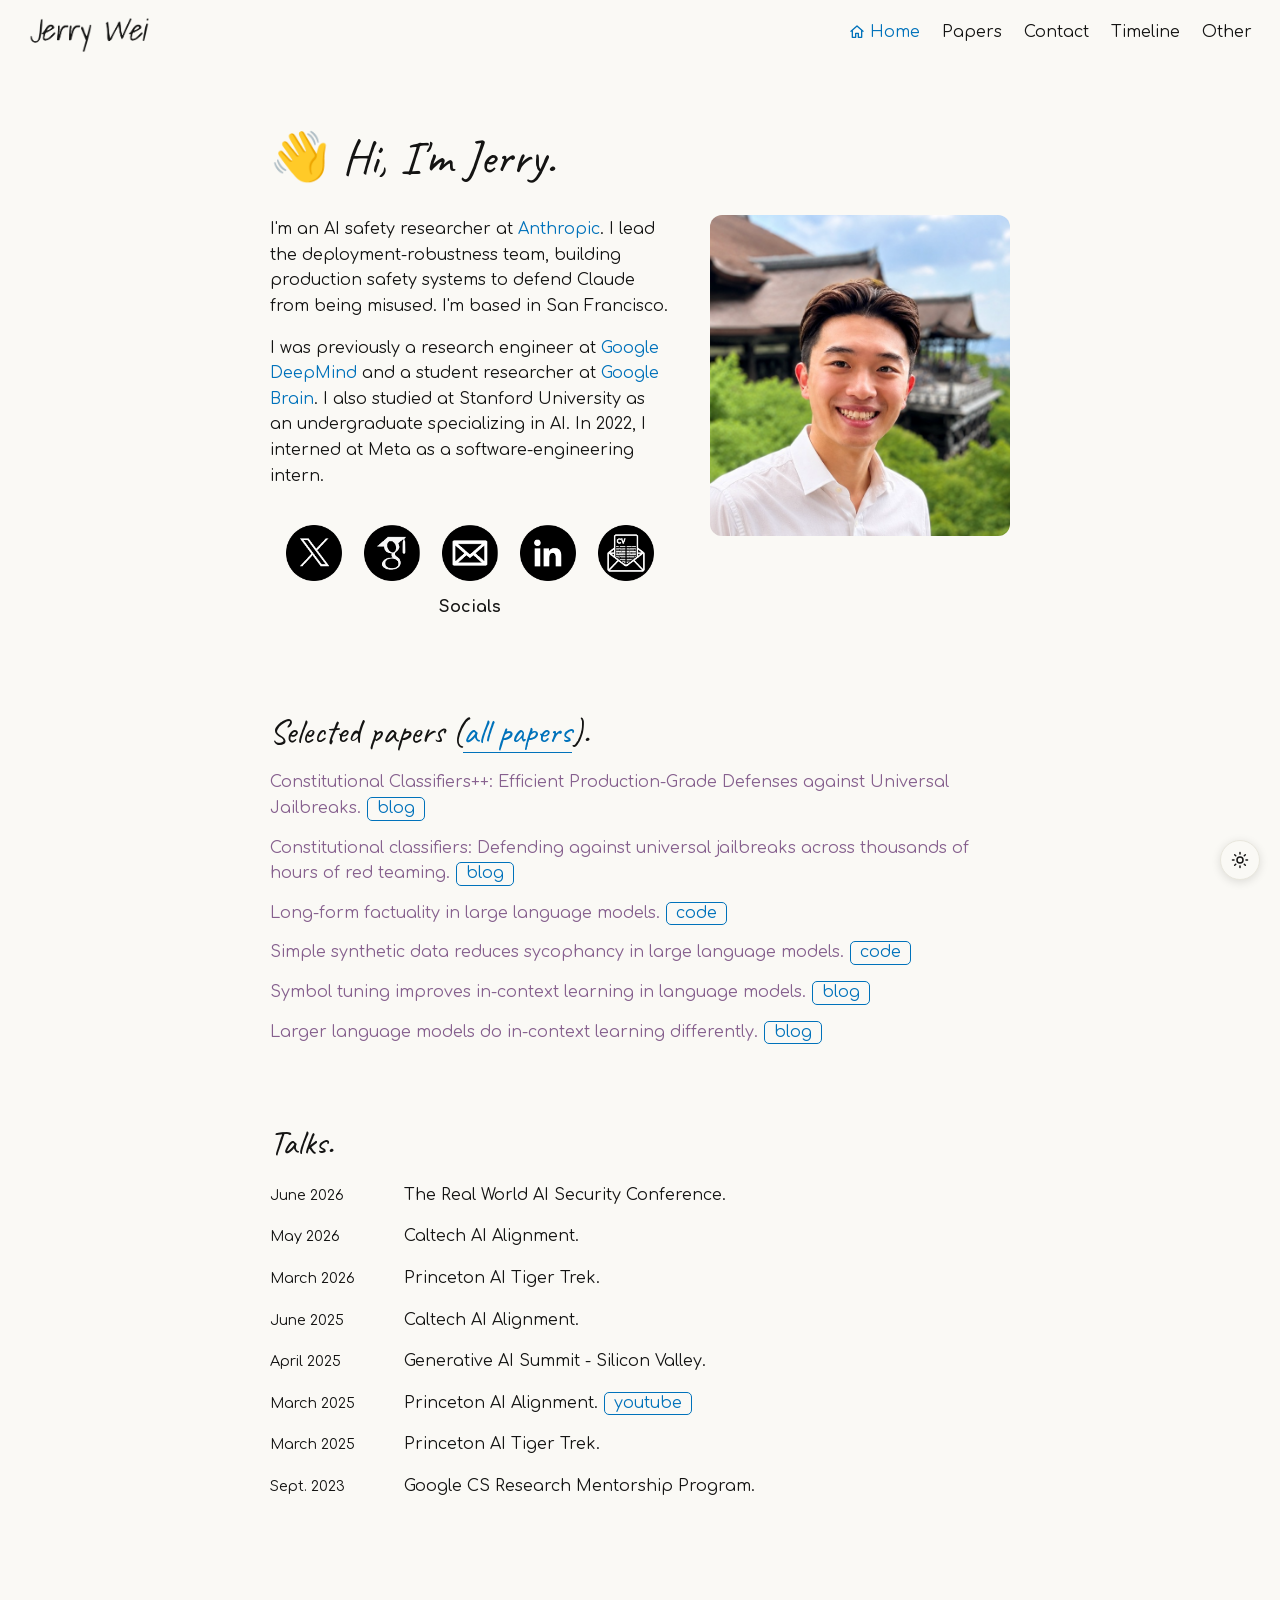
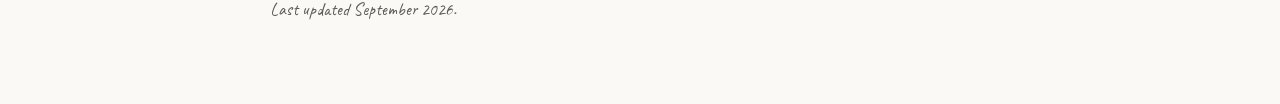
==== index.html @ 69a27dd5 "Dark mode: use light-mode accents as a baseline for review Co-Authored-By: Claude Fable 5.1 <noreply" ====
<!DOCTYPE html>
<html lang="en">
<head>
<meta charset="utf-8">
<meta name="viewport" content="width=device-width, initial-scale=1">
<script>try{if(localStorage.getItem("theme")==="dark")document.documentElement.setAttribute("data-theme","dark")}catch(e){}</script>
<title>Jerry Wei</title>
<meta name="description" content="Jerry Wei is an AI safety researcher at Anthropic leading the deployment-robustness team.">
<link rel="stylesheet" href="style.css?v=51">
<link rel="icon" href="favicon.svg" type="image/svg+xml">
<link rel="canonical" href="https://www.jerrywei.net/">
<meta property="og:type" content="website">
<meta property="og:site_name" content="Jerry Wei">
<meta property="og:title" content="Jerry Wei">
<meta property="og:description" content="AI safety researcher at Anthropic, leading the deployment-robustness team. Previously Google DeepMind and Google Brain.">
<meta property="og:url" content="https://www.jerrywei.net/">
<meta property="og:image" content="https://www.jerrywei.net/images/headshot.png">
<meta name="twitter:card" content="summary">
<meta name="twitter:site" content="@JerryWeiAI">
</head>
<body>
<div id="top"></div>
<header class="site">
  <div class="wrap">
    <a class="logo" href="index.html" aria-label="Jerry Wei home"><span class="sig" role="img" aria-label="Jerry Wei"></span></a>
    <nav aria-label="Main"><ul><li><a href="index.html" aria-current="page"><svg class="home-icon" viewBox="0 0 24 24" width="16" height="16" aria-hidden="true" fill="none" stroke="currentColor" stroke-width="2" stroke-linecap="round" stroke-linejoin="round"><path d="M3 11 12 3l9 8"/><path d="M5 10v10h5v-6h4v6h5V10"/></svg>Home</a></li><li><a href="papers.html">Papers</a></li><li><a href="contact.html">Contact</a></li><li><a href="timeline.html">Timeline</a></li><li><a href="other.html">Other</a></li></ul></nav>
  </div>
</header>
<main class="home" id="main"><div class="wrap">
<section class="intro">
  <div class="text">
    <h1><span class="wave">👋</span> Hi, I'm Jerry.</h1>
    <p>I'm an AI safety researcher at <a href="https://www.anthropic.com" target="_blank" rel="noopener">Anthropic</a>. I lead the deployment-robustness team, building production safety systems to defend Claude from being misused. I'm based in San Francisco.</p>
    <p>I was previously a research engineer at <a href="https://deepmind.google" target="_blank" rel="noopener">Google DeepMind</a> and a student researcher at <a href="https://en.wikipedia.org/wiki/Google_Brain" target="_blank" rel="noopener">Google Brain</a>. I also studied at Stanford University as an undergraduate specializing in AI. In 2022, I interned at Meta as a software-engineering intern.</p>
    <div class="socials">
      <ul>
        <li><a href="https://twitter.com/JerryWeiAI" aria-label="X (Twitter)" target="_blank" rel="noopener"><img src="images/icons/x.png" alt=""></a></li>
        <li><a href="https://scholar.google.com/citations?user=Y4sk3aMAAAAJ&amp;hl=en" aria-label="Google Scholar" target="_blank" rel="noopener"><img src="images/icons/scholar.png" alt=""></a></li>
        <li><a href="mailto:jerrywei@alumni.stanford.edu" aria-label="Email" class="copy-email" data-email="jerrywei@alumni.stanford.edu"><img src="images/icons/email.png" alt=""></a></li>
        <li><a href="https://www.linkedin.com/in/jerryweiai/" aria-label="LinkedIn" target="_blank" rel="noopener"><img src="images/icons/linkedin.png" alt=""></a></li>
        <li><a href="Jerry_Wei___Research___Resume.pdf" aria-label="Resume" target="_blank" rel="noopener"><img src="images/icons/cv.png" alt=""></a></li>
      </ul>
      <div class="label">Socials</div>
    </div>
  </div>
  <img class="headshot" src="images/headshot.png" alt="Portrait of Jerry Wei">
</section>


<section class="block">
  <h2>Selected papers (<a class="ul" href="papers.html">all papers</a>).</h2>
  <ul class="selected">
<li><a class="ptitle" href="https://arxiv.org/abs/2601.04603" target="_blank" rel="noopener">Constitutional Classifiers++: Efficient Production-Grade Defenses against Universal Jailbreaks.</a> <a class="chip" href="https://www.anthropic.com/research/next-generation-constitutional-classifiers" target="_blank" rel="noopener">blog</a></li>
<li><a class="ptitle" href="https://arxiv.org/abs/2501.18837" target="_blank" rel="noopener">Constitutional classifiers: Defending against universal jailbreaks across thousands of hours of red teaming.</a> <a class="chip" href="https://www.anthropic.com/research/constitutional-classifiers" target="_blank" rel="noopener">blog</a></li>
<li><a class="ptitle" href="https://arxiv.org/abs/2403.18802" target="_blank" rel="noopener">Long-form factuality in large language models.</a> <a class="chip" href="https://github.com/google-deepmind/long-form-factuality" target="_blank" rel="noopener">code</a></li>
<li><a class="ptitle" href="https://arxiv.org/abs/2308.03958" target="_blank" rel="noopener">Simple synthetic data reduces sycophancy in large language models.</a> <a class="chip" href="https://github.com/google/sycophancy-intervention" target="_blank" rel="noopener">code</a></li>
<li><a class="ptitle" href="https://arxiv.org/abs/2305.08298" target="_blank" rel="noopener">Symbol tuning improves in-context learning in language models.</a> <a class="chip" href="https://ai.googleblog.com/2023/07/symbol-tuning-improves-in-context.html" target="_blank" rel="noopener">blog</a></li>
<li><a class="ptitle" href="https://arxiv.org/abs/2303.03846" target="_blank" rel="noopener">Larger language models do in-context learning differently.</a> <a class="chip" href="https://ai.googleblog.com/2023/05/larger-language-models-do-in-context.html" target="_blank" rel="noopener">blog</a></li>
  </ul>
</section>


<section class="block">
  <h2>Talks.</h2>
  <ul class="talks">
<li><span class="when">June 2026</span><span class="what">The Real World AI Security Conference.</span></li>
<li><span class="when">May 2026</span><span class="what">Caltech AI Alignment.</span></li>
<li><span class="when">March 2026</span><span class="what">Princeton AI Tiger Trek.</span></li>
<li><span class="when">June 2025</span><span class="what">Caltech AI Alignment.</span></li>
<li><span class="when">April 2025</span><span class="what">Generative AI Summit - Silicon Valley.</span></li>
<li><span class="when">March 2025</span><span class="what">Princeton AI Alignment. <a class="chip" href="https://www.youtube.com/watch?v=tKKXEQH5pJo" target="_blank" rel="noopener">youtube</a></span></li>
<li><span class="when">March 2025</span><span class="what">Princeton AI Tiger Trek.</span></li>
<li><span class="when">Sept. 2023</span><span class="what">Google CS Research Mentorship Program.</span></li>
  </ul>
</section>
<p class="updated">Last updated <span class="last-updated">September 2026</span>.</p>
</div></main>
<button class="theme-toggle" type="button" aria-label="Switch to dark mode" title="Toggle dark mode">
  <svg class="sun" viewBox="0 0 24 24" fill="none" stroke="currentColor" stroke-width="2" stroke-linecap="round" aria-hidden="true"><circle cx="12" cy="12" r="4"/><path d="M12 2v2M12 20v2M4.9 4.9l1.4 1.4M17.7 17.7l1.4 1.4M2 12h2M20 12h2M4.9 19.1l1.4-1.4M17.7 6.3l1.4-1.4"/></svg>
  <svg class="moon" viewBox="0 0 24 24" fill="none" stroke="currentColor" stroke-width="2" stroke-linecap="round" stroke-linejoin="round" aria-hidden="true"><path d="M21 12.8A9 9 0 1 1 11.2 3a7 7 0 0 0 9.8 9.8z"/></svg>
</button>
<script src="script.js"></script>
</body>
</html>
---- style.css ----
/* Comfortaa, SIL Open Font License, https://fonts.google.com/specimen/Comfortaa */
@font-face {
  font-family: "Comfortaa";
  src: url("fonts/Comfortaa-latin.woff2") format("woff2");
  font-weight: 300 700;
  font-style: normal;
  font-display: swap;
}

/* Caveat, SIL Open Font License, https://fonts.google.com/specimen/Caveat */
@font-face {
  font-family: "Caveat";
  src: url("fonts/Caveat-latin.woff2") format("woff2");
  font-weight: 400 700;
  font-style: normal;
  font-display: swap;
}

/* Neutrals follow Anthropic's brand palette: ivory background, slate text. */
:root {
  --bg: #faf9f5;        /* ivory light */
  --fg: #141413;        /* slate dark */
  --muted: #5e5d59;     /* slate light */
  --rule: #e8e6dc;      /* ivory dark */
  --accent: #0072bb;        /* French blue: links, active nav */
  --accent-hover: #005a94;  /* darker French blue on hover */
  --lilac: #86608e;         /* French lilac: highlights */
  --hl: rgba(231, 172, 207, 0.5);   /* wash behind my name in author lists */
  --card: #f0eee6;      /* ivory medium */
  --max: 780px;         /* content width, every page */
  /* Type scale, every page */
  --fs-body: 16px;
  --fs-small: 0.9rem;   /* dates, notes, footnotes */
  --fs-lead: 1.15rem;   /* paper titles, timeline roles */
  --fs-h3: 1.6rem;
  --fs-h2: 2.1rem;
  --fs-h1: 3rem;
}

/* Dark theme: Anthropic's slate/ivory neutrals inverted, with lifted accents. Off by default; toggled on the page. */
:root[data-theme="dark"] {
  --bg: #141413;        /* slate dark */
  --fg: #faf9f5;        /* ivory light */
  --muted: #b0aea5;     /* cloud medium */
  --rule: #3d3d3a;      /* slate medium */
  --card: #1f1f1d;
  --accent: #0072bb;        /* same as light for now */
  --accent-hover: #005a94;
  --lilac: #86608e;         /* same as light for now */
  --hl: rgba(231, 172, 207, 0.5);   /* same as light for now */
}
* { box-sizing: border-box; }
html { -webkit-text-size-adjust: 100%; scroll-behavior: smooth; }
body {
  margin: 0;
  background: var(--bg);
  color: var(--fg);
  transition: background-color 0.2s ease, color 0.2s ease;
  font-family: "Comfortaa", -apple-system, BlinkMacSystemFont, "Segoe UI", Helvetica, Arial, sans-serif;
  font-size: var(--fs-body);
  line-height: 1.6;
}
/* Every link draws its underline with a background gradient so it can animate.
   Plain links draw a line in from the left on hover. Links with a standing
   underline keep it and it thickens on hover. */
a {
  color: var(--accent); text-decoration: none;
  background-image: linear-gradient(currentColor, currentColor);
  background-size: 0% 1px; background-repeat: no-repeat; background-position: 0 100%;
  -webkit-box-decoration-break: clone; box-decoration-break: clone;
  transition: background-size 0.25s ease, color 0.15s ease;
}
a:hover { color: var(--accent-hover); background-size: 100% 1px; }
/* Standing underline: the line thickens on hover, same color. */
a.ul, ul.pubs .ptitle a, dl.contact dd a { background-size: 100% 1px; }
a.ul:hover, ul.pubs .ptitle a:hover, dl.contact dd a:hover { background-size: 100% 2px; }
.socials a, .logo, a.button, a.chip { background-image: none; }
/* Inline pill buttons for blog / code / tweet links, same size as the text around them */
a.chip {
  display: inline-block; padding: 0 9px; margin: 0 1px; line-height: 1.35;
  border: 1px solid currentColor; border-radius: 5px;
  transition: background-color 0.18s ease, color 0.15s ease, transform 0.18s ease;
}
a.chip:hover { background-color: color-mix(in srgb, currentColor 12%, transparent); transform: translateY(-1px); }
a.chip + a.chip { margin-left: 4px; }
img { max-width: 100%; height: auto; }

.wrap { max-width: var(--max); margin: 0 auto; padding: 0 20px; }

header.site { position: sticky; top: 0; z-index: 10; background: var(--bg); transition: box-shadow 0.2s ease; }
header.site.scrolled { box-shadow: 0 1px 0 var(--rule); }
header.site .wrap {
  max-width: none; padding: 18px 28px;
  display: flex; align-items: center; justify-content: space-between;
  flex-wrap: wrap; gap: 12px 24px;
}
.logo .sig { display: block; height: 34px; width: 123px; background: var(--fg);
  -webkit-mask: url("images/signature.png") center / contain no-repeat; mask: url("images/signature.png") center / contain no-repeat;
  transition: background-color 0.2s ease; }
.logo:hover .sig { background: var(--lilac); }
nav ul { list-style: none; margin: 0; padding: 0; display: flex; gap: 22px; flex-wrap: wrap; }
nav a { color: var(--fg); display: inline-flex; align-items: center; gap: 5px; }
nav .home-icon { position: relative; top: -1px; }
nav a[aria-current="page"] { color: var(--accent); }
nav a:hover { text-decoration: none; color: var(--accent); }

main { padding: 40px 0 80px; }
h1, h2, h3 { font-family: "Caveat", cursive; font-weight: 400; line-height: 1.15; }
h1 { font-size: var(--fs-h1); margin: 0 0 20px; }
h2 { font-size: var(--fs-h2); margin: 44px 0 12px; }
h3 { font-size: var(--fs-h3); margin: 26px 0 6px; }
p { margin: 0 0 16px; }
.muted { color: var(--muted); }
.small { font-size: var(--fs-small); }

/* Home page */
main.home .block { margin-top: 72px; }
main.home .block h2 { margin-top: 0; }
.intro { display: flex; gap: 40px; align-items: center; flex-wrap: wrap; }
.intro .text { flex: 1 1 340px; }
.intro img.headshot { width: 300px; max-width: 100%; aspect-ratio: 690 / 738; object-fit: cover; flex: none; border-radius: 12px; }
.intro h1 { margin: 20px 0 32px; }
.socials { text-align: center; margin: 36px 0 20px; }
.socials ul { list-style: none; margin: 0; padding: 0; display: flex; justify-content: center; gap: 22px; }
.socials img { width: 56px; height: 56px; display: block; }
.socials a { display: block; border-radius: 50%; transition: transform 0.18s ease, box-shadow 0.18s ease; }
.socials a:hover { transform: translateY(-3px); box-shadow: 0 6px 14px rgba(0, 0, 0, 0.25); }
.socials a:hover img { opacity: 1; }
.socials .label { margin-top: 14px; font-weight: 700; }
a.ptitle { color: var(--lilac); }
a.ptitle:hover { color: var(--lilac); }
ul.selected { list-style: none; padding: 0; margin: 0; }
ul.selected li { padding: 7px 0; }
ul.talks { list-style: none; padding: 0; margin: 0; }
ul.talks li { display: flex; gap: 24px; padding: 8px 0; align-items: baseline; }
ul.talks .when { flex: 0 0 110px; font-size: var(--fs-small); font-variant-numeric: tabular-nums; }

ul.tl { list-style: none; padding: 0; margin: 0; }
ul.tl li { display: grid; grid-template-columns: 64px 1fr; gap: 0 24px; padding: 22px 0; border-bottom: 1px solid var(--rule); }
ul.tl li:last-child { border-bottom: 0; }
ul.tl .side { display: flex; flex-direction: column; align-items: center; }
ul.tl .logo { width: 64px; height: 64px; object-fit: contain; display: block; }
ul.tl .body > div { line-height: 1.7; }
ul.tl .role { font-size: var(--fs-lead); }
ul.tl .role u { text-decoration-thickness: 1.5px; text-underline-offset: 3px; }
ul.tl .where { color: var(--muted); }
ul.tl .sub { margin-top: 16px; font-size: var(--fs-small); }
ul.tl .sub .role { font-size: 1rem; }
ul.tl .stem { flex: 1; width: 2px; background: var(--muted); margin: 24px 0 8px; position: relative; }
ul.tl .stem::before, ul.tl .stem::after { content: ""; position: absolute; left: -3px; width: 8px; height: 8px; border-radius: 50%; background: var(--muted); }
ul.tl .stem::before { top: -4px; }
ul.tl .stem::after { bottom: -4px; }
strong.lead { color: var(--lilac); font-weight: 700; }
ul.prs { list-style: square; padding-left: 22px; margin: 0 0 16px; }
ul.prs li { padding: 3px 0; }

dl.contact { margin: 0; }
dl.contact div { padding: 9px 0; }
dl.contact dt, dl.contact dd { display: inline; margin: 0; }
dl.contact dt { font-weight: 700; }
dl.contact dt::after { content: ": "; white-space: pre; }

figure { margin: 20px 0; }
figure img { border-radius: 10px; display: block; }
figcaption { font-size: var(--fs-small); color: var(--muted); margin-top: 8px; }

/* Papers page */
.footnote { font-size: var(--fs-small); margin-top: 4px; }
.center { text-align: center; }
.back-top { margin-top: 88px; }
a.button { display: inline-block; padding: 8px 18px; border: 1.5px solid var(--muted); border-radius: 4px; color: var(--fg); }
a.button:hover { text-decoration: none; background: var(--card); }
h2.year { text-decoration: underline; text-underline-offset: 6px; margin: 40px 0 10px; scroll-margin-top: 84px; }
ul.pubs { list-style: none; padding: 0; margin: 0; line-height: 1.6; }
ul.pubs li { padding: 10px 6px 14px; margin: 0 -6px; border-radius: 6px; scroll-margin-top: 84px; transition: background-color 0.6s ease; }
ul.pubs li.flash { background-color: var(--hl); transition: none; }
ul.pubs .ptitle { font-size: var(--fs-lead); line-height: 1.4; margin-bottom: 4px; }
ul.pubs .caret { margin-left: 0; color: var(--accent); }
ul.pubs .me { font-weight: 700; background: var(--hl); border-radius: 3px; padding: 0 3px; }
ul.pubs .venue { color: var(--lilac); }
ul.pubs .meta a.chip { color: var(--lilac); }
ul.pubs .note { color: var(--muted); font-size: var(--fs-small); margin-top: 2px; }

/* Waving hand: one gentle wave on load, then still */
.wave { display: inline-block; transform-origin: 70% 70%; }
@keyframes wave { 0%, 100% { transform: rotate(0); } 15% { transform: rotate(14deg); } 30% { transform: rotate(-8deg); } 45% { transform: rotate(14deg); } 60% { transform: rotate(-4deg); } 75% { transform: rotate(10deg); } }
@media (prefers-reduced-motion: no-preference) { .wave { animation: wave 1.6s ease-in-out 0.3s 1; } }

/* Reveal on scroll: fast, small, once */
.reveal { opacity: 0; transform: translateY(10px); }
.reveal.in { opacity: 1; transform: none; transition: opacity 0.45s ease-out, transform 0.45s ease-out; }

/* Timeline footer and 404 */
.updated { font-family: "Caveat", cursive; font-size: 1.1rem; color: var(--muted); margin: 88px 0 0; }
main.notfound { padding-top: 72px; }

/* Print: papers as a plain list, no chrome */
@media print {
  header.site, .socials, .back-top, .center, .footnote, .updated { display: none !important; }
  body { background: #fff; color: #000; font-size: 11pt; }
  a { color: #000 !important; text-decoration: none !important; background: none !important; }
  a.chip, ul.pubs .venue { color: #000 !important; }
  a.chip { border: 0; padding: 0; }
  a.chip::before { content: "["; } a.chip::after { content: "]"; }
  ul.pubs .me { background: none; text-decoration: underline; }
  .reveal { opacity: 1; transform: none; }
  main { padding: 0; }
}

/* Year jump row on the papers page */
.jump { font-size: 0.8rem; color: var(--muted); margin: -4px 0 18px; }
.jump .sep { margin: 0 2px; }

/* Timeline durations, computed by script.js */
ul.tl .dur { color: var(--muted); font-size: var(--fs-small); font-weight: 400; margin-left: 6px; }

/* Copied confirmation */
.copy-email { position: relative; }
.copy-email .toast {
  position: absolute; left: 50%; bottom: calc(100% + 8px); transform: translateX(-50%) translateY(4px);
  background: var(--fg); color: var(--bg); font-size: var(--fs-small); line-height: 1; padding: 6px 9px; border-radius: 5px;
  white-space: nowrap; pointer-events: none; opacity: 0; transition: opacity 0.15s ease, transform 0.15s ease;
}
.copy-email.copied .toast { opacity: 1; transform: translateX(-50%) translateY(0); }

/* Reading progress hairline, papers page only */
.progress { position: fixed; top: 0; left: 0; height: 3px; width: 0; background: var(--accent); z-index: 20; }


/* Dark-only image tweaks: the Anthropic mark and the social icons are black-on-transparent */
:root[data-theme="dark"] img[src$="anthropic.png"], :root[data-theme="dark"] .socials img { filter: invert(1); }

/* Theme toggle, bottom right */
.theme-toggle {
  position: fixed; right: 20px; bottom: 20px; z-index: 15;
  width: 40px; height: 40px; border-radius: 50%; border: 1px solid var(--rule);
  background: var(--bg); color: var(--fg); cursor: pointer; padding: 0;
  display: flex; align-items: center; justify-content: center;
  box-shadow: 0 2px 10px rgba(0, 0, 0, 0.12);
  transition: transform 0.18s ease, background-color 0.2s ease, color 0.2s ease, border-color 0.2s ease;
}
.theme-toggle:hover { transform: translateY(-2px); }
.theme-toggle svg { width: 18px; height: 18px; }
.theme-toggle .moon { display: none; }
:root[data-theme="dark"] .theme-toggle .sun { display: none; }
:root[data-theme="dark"] .theme-toggle .moon { display: block; }
@media print { .theme-toggle { display: none !important; } }
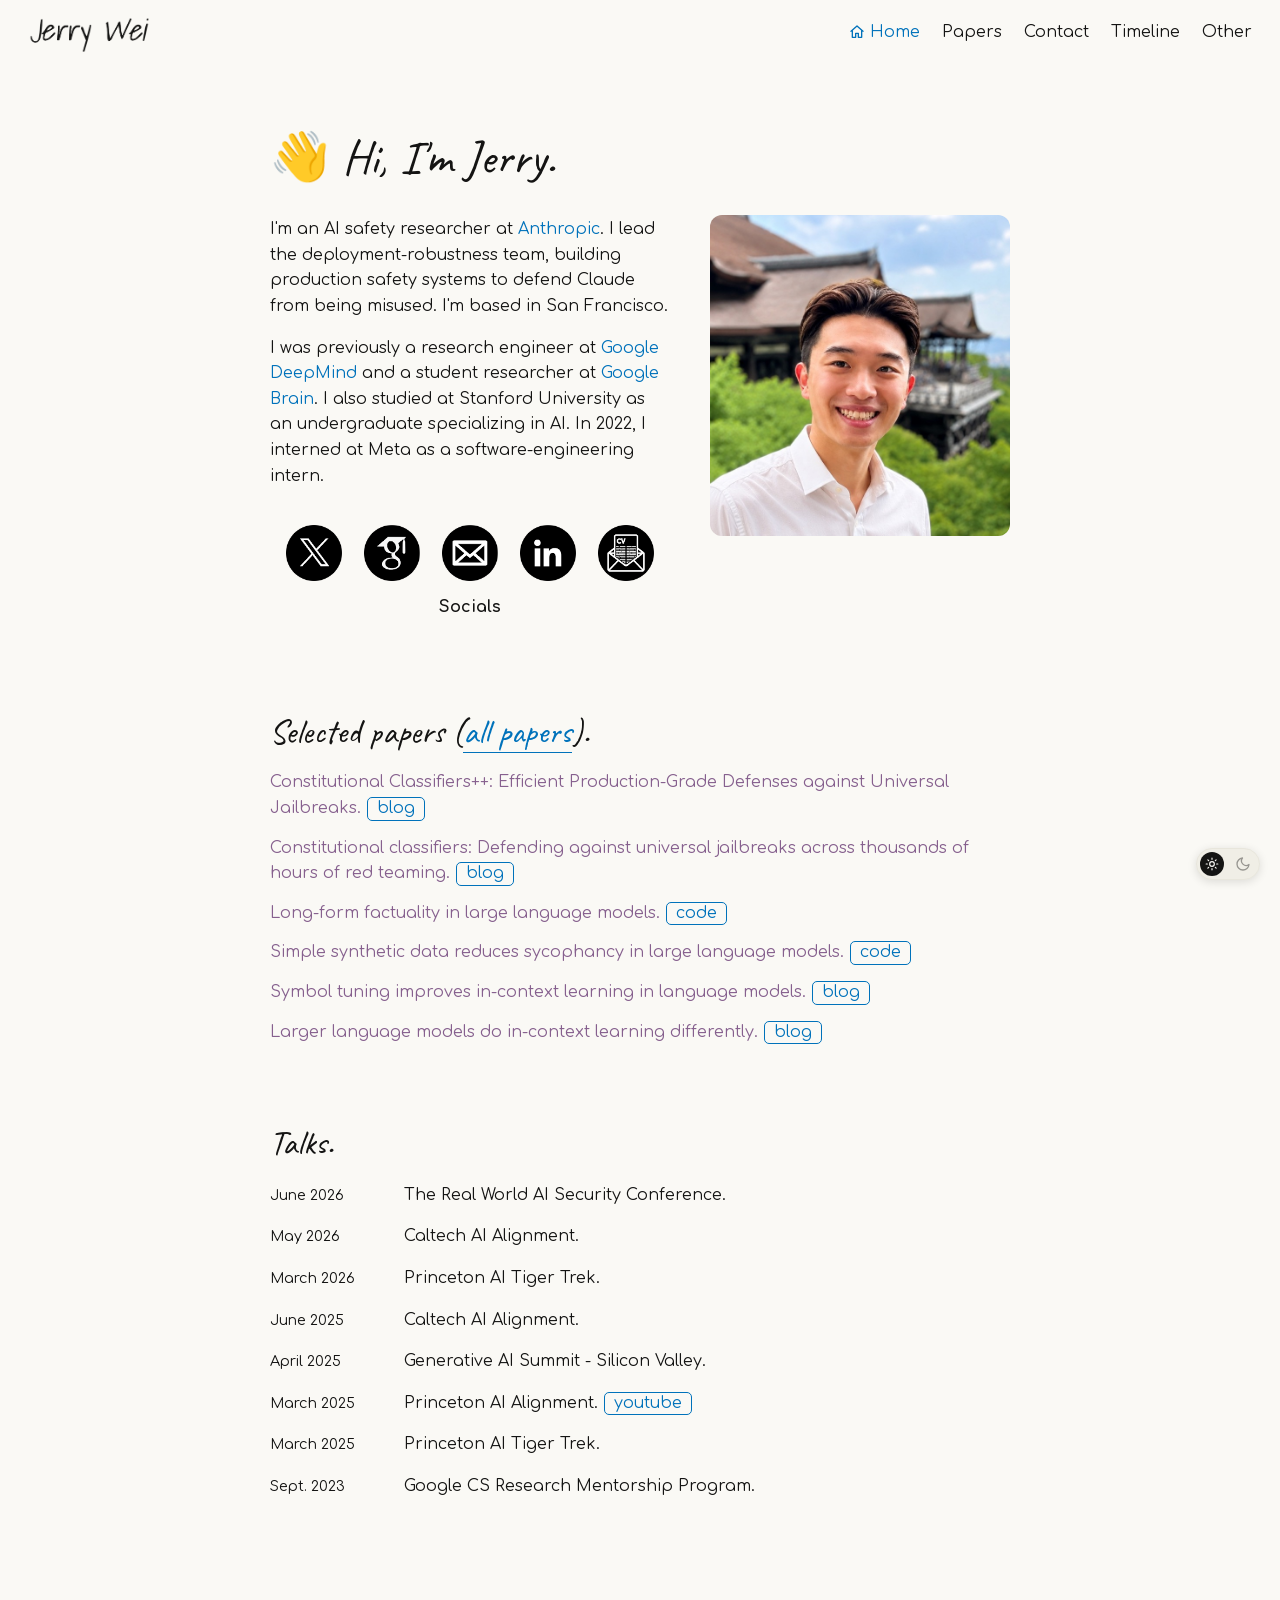
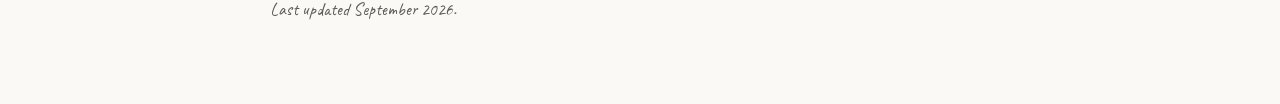
==== commit 3d842f7d: "Switch-style theme toggle, topic filters, selected-paper dots, copy-link buttons, JPEG images, font " ====
--- a/index.html
+++ b/index.html
@@ -6,7 +6,9 @@
 <script>try{if(localStorage.getItem("theme")==="dark")document.documentElement.setAttribute("data-theme","dark")}catch(e){}</script>
 <title>Jerry Wei</title>
 <meta name="description" content="Jerry Wei is an AI safety researcher at Anthropic leading the deployment-robustness team.">
-<link rel="stylesheet" href="style.css?v=51">
+<link rel="preload" href="fonts/Comfortaa-latin.woff2" as="font" type="font/woff2" crossorigin>
+<link rel="preload" href="fonts/Caveat-latin.woff2" as="font" type="font/woff2" crossorigin>
+<link rel="stylesheet" href="style.css?v=54">
 <link rel="icon" href="favicon.svg" type="image/svg+xml">
 <link rel="canonical" href="https://www.jerrywei.net/">
 <meta property="og:type" content="website">
@@ -14,9 +16,12 @@
 <meta property="og:title" content="Jerry Wei">
 <meta property="og:description" content="AI safety researcher at Anthropic, leading the deployment-robustness team. Previously Google DeepMind and Google Brain.">
 <meta property="og:url" content="https://www.jerrywei.net/">
-<meta property="og:image" content="https://www.jerrywei.net/images/headshot.png">
+<meta property="og:image" content="https://www.jerrywei.net/images/headshot.jpg">
 <meta name="twitter:card" content="summary">
 <meta name="twitter:site" content="@JerryWeiAI">
+<script type="application/ld+json">
+{"@context":"https://schema.org","@type":"Person","name":"Jerry Wei","url":"https://www.jerrywei.net/","image":"https://www.jerrywei.net/images/headshot.jpg","jobTitle":"AI safety researcher","worksFor":{"@type":"Organization","name":"Anthropic","url":"https://www.anthropic.com"},"alumniOf":{"@type":"CollegeOrUniversity","name":"Stanford University"},"sameAs":["https://twitter.com/JerryWeiAI","https://scholar.google.com/citations?user=Y4sk3aMAAAAJ","https://www.linkedin.com/in/jerryweiai/","https://github.com/JerryWeiAI","https://medium.com/@jerryweiai"]}
+</script>
 </head>
 <body>
 <div id="top"></div>
@@ -43,20 +48,21 @@
       <div class="label">Socials</div>
     </div>
   </div>
-  <img class="headshot" src="images/headshot.png" alt="Portrait of Jerry Wei">
+  <img class="headshot" src="images/headshot.jpg" alt="Portrait of Jerry Wei">
 </section>
 
 
 <section class="block">
   <h2>Selected papers (<a class="ul" href="papers.html">all papers</a>).</h2>
-  <ul class="selected">
+  <!-- papers:start -->
+<ul class="selected">
 <li><a class="ptitle" href="https://arxiv.org/abs/2601.04603" target="_blank" rel="noopener">Constitutional Classifiers++: Efficient Production-Grade Defenses against Universal Jailbreaks.</a> <a class="chip" href="https://www.anthropic.com/research/next-generation-constitutional-classifiers" target="_blank" rel="noopener">blog</a></li>
 <li><a class="ptitle" href="https://arxiv.org/abs/2501.18837" target="_blank" rel="noopener">Constitutional classifiers: Defending against universal jailbreaks across thousands of hours of red teaming.</a> <a class="chip" href="https://www.anthropic.com/research/constitutional-classifiers" target="_blank" rel="noopener">blog</a></li>
 <li><a class="ptitle" href="https://arxiv.org/abs/2403.18802" target="_blank" rel="noopener">Long-form factuality in large language models.</a> <a class="chip" href="https://github.com/google-deepmind/long-form-factuality" target="_blank" rel="noopener">code</a></li>
 <li><a class="ptitle" href="https://arxiv.org/abs/2308.03958" target="_blank" rel="noopener">Simple synthetic data reduces sycophancy in large language models.</a> <a class="chip" href="https://github.com/google/sycophancy-intervention" target="_blank" rel="noopener">code</a></li>
 <li><a class="ptitle" href="https://arxiv.org/abs/2305.08298" target="_blank" rel="noopener">Symbol tuning improves in-context learning in language models.</a> <a class="chip" href="https://ai.googleblog.com/2023/07/symbol-tuning-improves-in-context.html" target="_blank" rel="noopener">blog</a></li>
 <li><a class="ptitle" href="https://arxiv.org/abs/2303.03846" target="_blank" rel="noopener">Larger language models do in-context learning differently.</a> <a class="chip" href="https://ai.googleblog.com/2023/05/larger-language-models-do-in-context.html" target="_blank" rel="noopener">blog</a></li>
-  </ul>
+  </ul><!-- papers:end -->
 </section>
 
 
@@ -75,9 +81,10 @@
 </section>
 <p class="updated">Last updated <span class="last-updated">September 2026</span>.</p>
 </div></main>
-<button class="theme-toggle" type="button" aria-label="Switch to dark mode" title="Toggle dark mode">
+<button class="theme-toggle" type="button" role="switch" aria-checked="false" aria-label="Dark mode">
   <svg class="sun" viewBox="0 0 24 24" fill="none" stroke="currentColor" stroke-width="2" stroke-linecap="round" aria-hidden="true"><circle cx="12" cy="12" r="4"/><path d="M12 2v2M12 20v2M4.9 4.9l1.4 1.4M17.7 17.7l1.4 1.4M2 12h2M20 12h2M4.9 19.1l1.4-1.4M17.7 6.3l1.4-1.4"/></svg>
   <svg class="moon" viewBox="0 0 24 24" fill="none" stroke="currentColor" stroke-width="2" stroke-linecap="round" stroke-linejoin="round" aria-hidden="true"><path d="M21 12.8A9 9 0 1 1 11.2 3a7 7 0 0 0 9.8 9.8z"/></svg>
+  <span class="knob" aria-hidden="true"><svg class="sun" viewBox="0 0 24 24" fill="none" stroke="currentColor" stroke-width="2" stroke-linecap="round" aria-hidden="true"><circle cx="12" cy="12" r="4"/><path d="M12 2v2M12 20v2M4.9 4.9l1.4 1.4M17.7 17.7l1.4 1.4M2 12h2M20 12h2M4.9 19.1l1.4-1.4M17.7 6.3l1.4-1.4"/></svg><svg class="moon" viewBox="0 0 24 24" fill="none" stroke="currentColor" stroke-width="2" stroke-linecap="round" stroke-linejoin="round" aria-hidden="true"><path d="M21 12.8A9 9 0 1 1 11.2 3a7 7 0 0 0 9.8 9.8z"/></svg></span>
 </button>
 <script src="script.js"></script>
 </body>
--- a/style.css
+++ b/style.css
@@ -44,10 +44,10 @@
   --muted: #b0aea5;     /* cloud medium */
   --rule: #3d3d3a;      /* slate medium */
   --card: #1f1f1d;
-  --accent: #0072bb;        /* same as light for now */
+  --accent: #0072bb;        /* French blue, same as light */
   --accent-hover: #005a94;
-  --lilac: #86608e;         /* same as light for now */
-  --hl: rgba(231, 172, 207, 0.5);   /* same as light for now */
+  --lilac: #86608e;         /* French lilac, same as light */
+  --hl: rgba(252, 142, 172, 0.3);   /* flamingo pink */
 }
 * { box-sizing: border-box; }
 html { -webkit-text-size-adjust: 100%; scroll-behavior: smooth; }
@@ -165,7 +165,20 @@
 figcaption { font-size: var(--fs-small); color: var(--muted); margin-top: 8px; }
 
 /* Papers page */
-.footnote { font-size: var(--fs-small); margin-top: 4px; }
+.legend { font-size: var(--fs-small); color: var(--muted); margin: 0 0 10px; }
+.legend .caret { color: var(--accent); font-weight: 700; }
+.dot { display: inline-block; width: 7px; height: 7px; border-radius: 50%; background: var(--accent); vertical-align: middle; margin: 0 4px 0 6px; position: relative; top: -1px; }
+.legend .dot { margin: 0 2px 0 0; }
+.filters a[aria-pressed="true"] { font-weight: 700; }
+ul.pubs li.hide, h2.year.hide { display: none; }
+.copy-link {
+  display: inline-block; margin-left: 6px; padding: 0; border: 0; background: none; color: var(--accent); cursor: pointer;
+  vertical-align: middle; position: relative; top: -1px; opacity: 0; transition: opacity 0.15s ease;
+}
+.copy-link svg { width: 15px; height: 15px; display: block; }
+ul.pubs li:hover .copy-link, .copy-link:focus-visible { opacity: 0.85; }
+.copy-link:hover { opacity: 1 !important; }
+@media (hover: none) { .copy-link { opacity: 0.6; } }
 .center { text-align: center; }
 .back-top { margin-top: 88px; }
 a.button { display: inline-block; padding: 8px 18px; border: 1.5px solid var(--muted); border-radius: 4px; color: var(--fg); }
@@ -196,7 +209,7 @@
 
 /* Print: papers as a plain list, no chrome */
 @media print {
-  header.site, .socials, .back-top, .center, .footnote, .updated { display: none !important; }
+  header.site, .socials, .back-top, .center, .legend, .filters, .jump, .updated, .copy-link { display: none !important; }
   body { background: #fff; color: #000; font-size: 11pt; }
   a { color: #000 !important; text-decoration: none !important; background: none !important; }
   a.chip, ul.pubs .venue { color: #000 !important; }
@@ -215,13 +228,13 @@
 ul.tl .dur { color: var(--muted); font-size: var(--fs-small); font-weight: 400; margin-left: 6px; }
 
 /* Copied confirmation */
-.copy-email { position: relative; }
-.copy-email .toast {
+.copy-email, .copy-link { position: relative; }
+.copy-email .toast, .copy-link .toast {
   position: absolute; left: 50%; bottom: calc(100% + 8px); transform: translateX(-50%) translateY(4px);
   background: var(--fg); color: var(--bg); font-size: var(--fs-small); line-height: 1; padding: 6px 9px; border-radius: 5px;
   white-space: nowrap; pointer-events: none; opacity: 0; transition: opacity 0.15s ease, transform 0.15s ease;
 }
-.copy-email.copied .toast { opacity: 1; transform: translateX(-50%) translateY(0); }
+.copy-email.copied .toast, .copy-link.copied .toast { opacity: 1; transform: translateX(-50%) translateY(0); }
 
 /* Reading progress hairline, papers page only */
 .progress { position: fixed; top: 0; left: 0; height: 3px; width: 0; background: var(--accent); z-index: 20; }
@@ -230,18 +243,30 @@
 /* Dark-only image tweaks: the Anthropic mark and the social icons are black-on-transparent */
 :root[data-theme="dark"] img[src$="anthropic.png"], :root[data-theme="dark"] .socials img { filter: invert(1); }
 
-/* Theme toggle, bottom right */
+/* Theme switch, bottom right: the knob sits on the active mode's icon */
 .theme-toggle {
   position: fixed; right: 20px; bottom: 20px; z-index: 15;
-  width: 40px; height: 40px; border-radius: 50%; border: 1px solid var(--rule);
-  background: var(--bg); color: var(--fg); cursor: pointer; padding: 0;
+  width: 64px; height: 32px; border-radius: 999px; border: 1px solid var(--rule);
+  background: var(--card); color: var(--muted); cursor: pointer; padding: 0;
+  box-shadow: 0 2px 10px rgba(0, 0, 0, 0.12);
+  transition: background-color 0.2s ease, border-color 0.2s ease;
+}
+/* Track shows the mode you can switch to, faintly; the knob carries the current mode's icon. */
+.theme-toggle > svg { position: absolute; top: 7px; width: 16px; height: 16px; opacity: 0.6; }
+.theme-toggle > .sun { left: 8px; }
+.theme-toggle > .moon { right: 8px; display: block; }
+.theme-toggle .knob {
+  position: absolute; top: 3px; left: 3px; width: 24px; height: 24px; border-radius: 50%;
+  background: var(--fg); color: var(--bg); transition: transform 0.22s ease;
   display: flex; align-items: center; justify-content: center;
-  box-shadow: 0 2px 10px rgba(0, 0, 0, 0.12);
-  transition: transform 0.18s ease, background-color 0.2s ease, color 0.2s ease, border-color 0.2s ease;
-}
-.theme-toggle:hover { transform: translateY(-2px); }
-.theme-toggle svg { width: 18px; height: 18px; }
-.theme-toggle .moon { display: none; }
-:root[data-theme="dark"] .theme-toggle .sun { display: none; }
-:root[data-theme="dark"] .theme-toggle .moon { display: block; }
+}
+.theme-toggle .knob svg { width: 14px; height: 14px; display: none; }
+.theme-toggle .knob .sun { display: block; }
+:root[data-theme="dark"] .theme-toggle .knob { transform: translateX(32px); }
+:root[data-theme="dark"] .theme-toggle .knob .sun { display: none; }
+:root[data-theme="dark"] .theme-toggle .knob .moon { display: block; }
+:root[data-theme="dark"] .theme-toggle > .sun { display: block; }
+.theme-toggle:hover .knob { transform: translateX(2px); }
+:root[data-theme="dark"] .theme-toggle:hover .knob { transform: translateX(30px); }
+.theme-toggle:focus-visible { outline: 2px solid var(--accent); outline-offset: 2px; }
 @media print { .theme-toggle { display: none !important; } }
